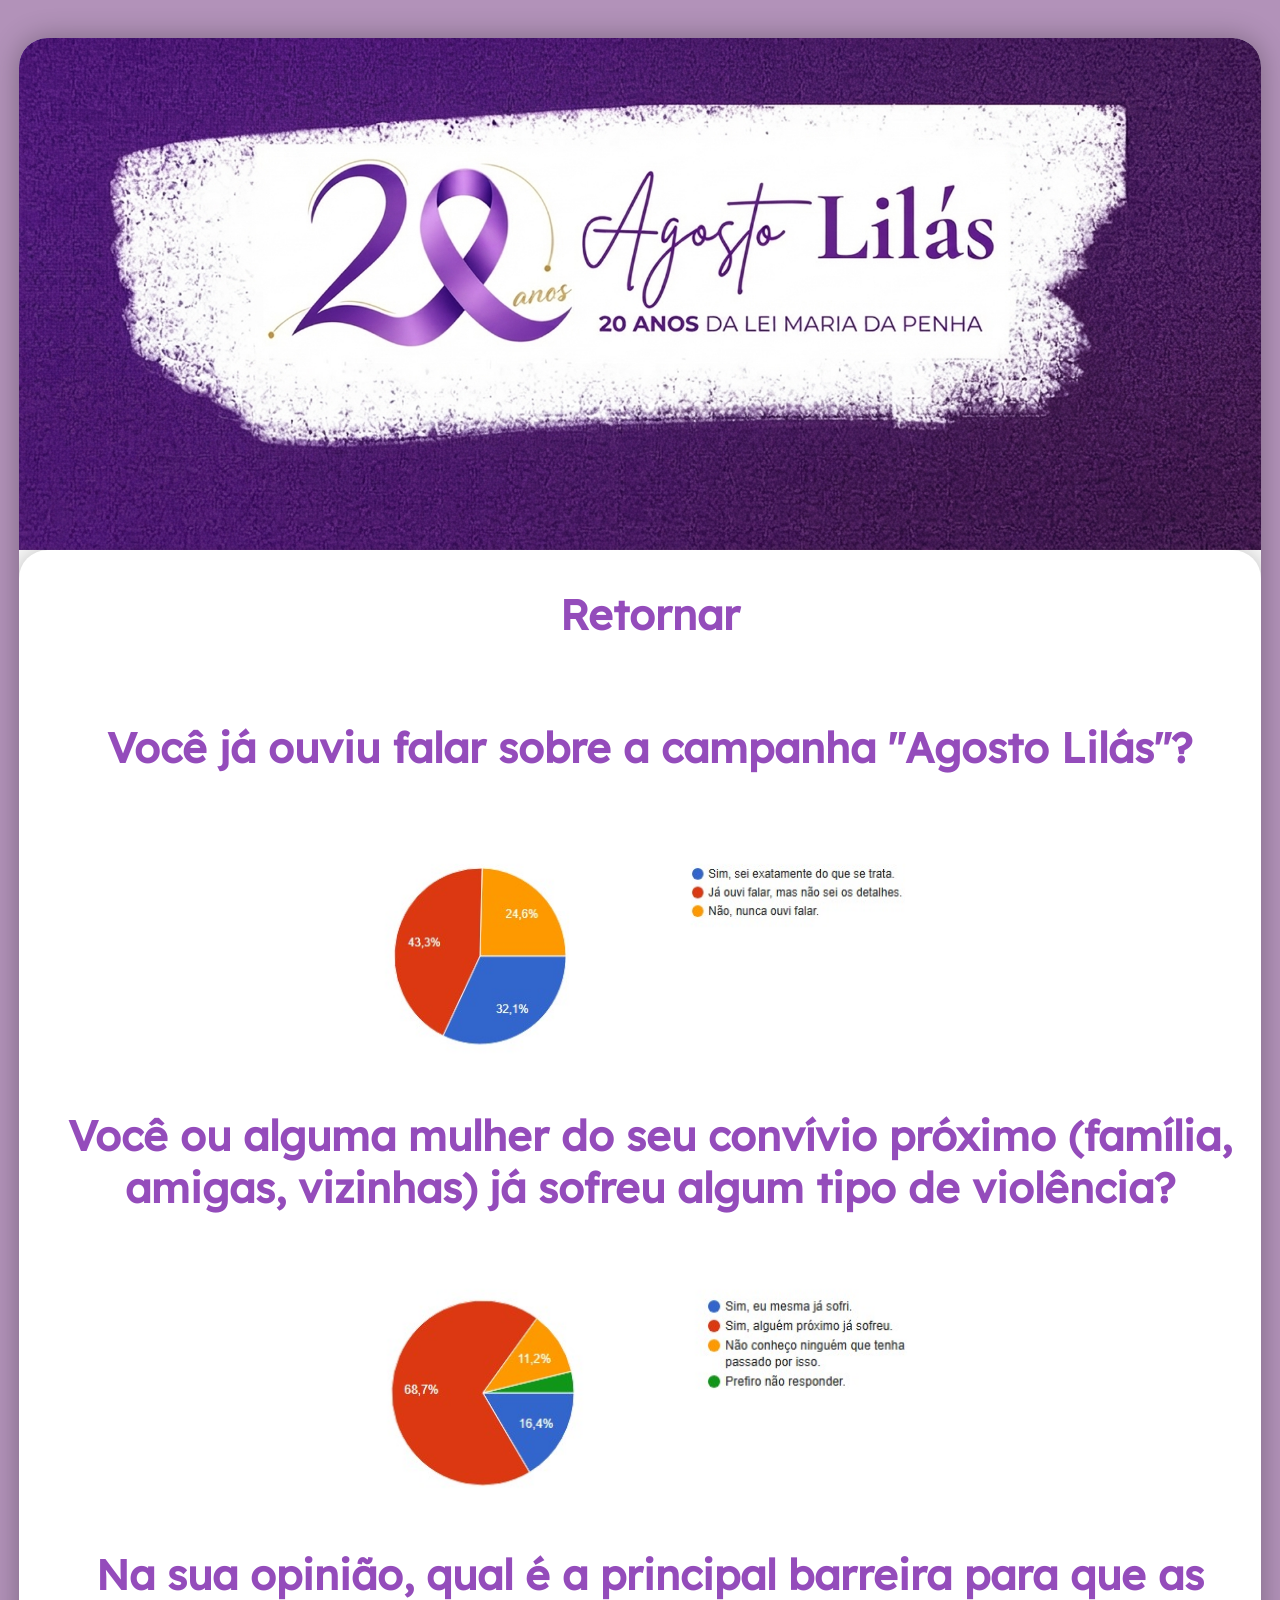
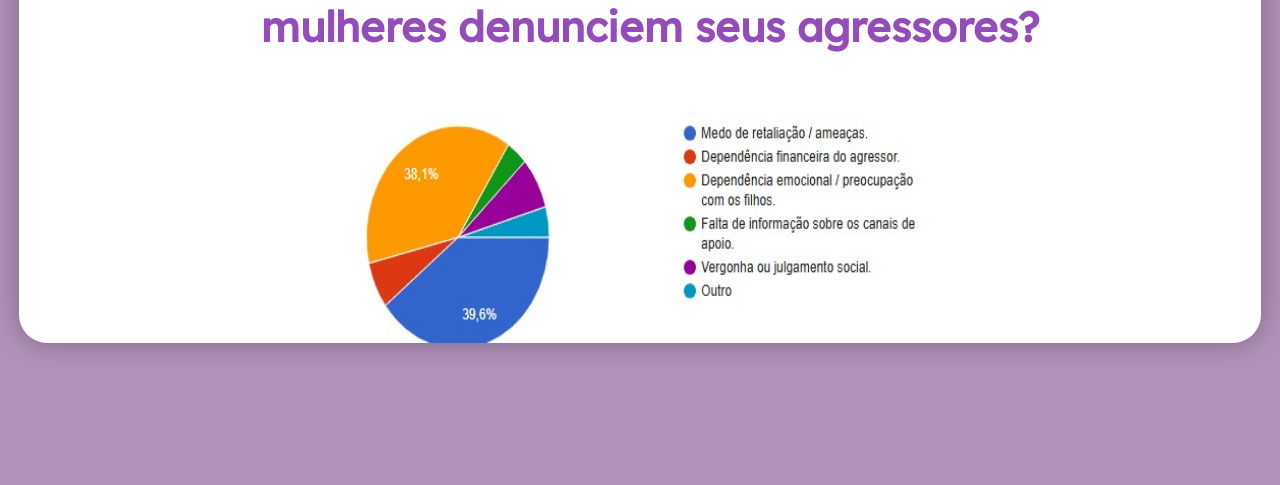
==== report/report.html @ 452745b4 "Inclusão de relatórios da pesquisa social." ====
<!DOCTYPE html>
<html lang="pt-br">

<head>
    <meta charset="UTF-8">
    <meta name="viewport" content="width=device-width, initial-scale=1.0">
    <title>Agosto Lilás</title>
    <link href="../css/index.css" rel="stylesheet">
    <link href="../css/report.css" rel="stylesheet">
    <link rel="icon" type="image/png" href="./laco.png">
</head>

<body>
    <div class="conteiner-pagina">
        <header>
            <section class="head-img">
                <img src="../img/header.png" class="header"
                    alt="Imagem que diz sobre os 20 anos da lei Maria da Penha e sobre o Agosto Lilás.">
            </section>
        </header>

        <body>
            <main>
                <div class="conteiner-pagina">
                    <h1 class="to-home">Retornar</h1>


                    <section class="relatorio">
                        <div class="img-relat">
                            <h2>Você já ouviu falar sobre a campanha "Agosto Lilás"?</h2>
                            <img src="../img/Report/IMG1.jpeg" class="graphics">
                        </div>

                        <div class="img-relat">
                            <h2>Você ou alguma mulher do seu convívio próximo (família, amigas, vizinhas) já sofreu
                                algum tipo de violência?</h2>
                            <img src="../img/Report/IMG2.jpeg" class="graphics">
                        </div>

                        <div class="img-relat">
                            <h2>Na sua opinião, qual é a principal barreira para que as mulheres denunciem seus
                                agressores?</h2>
                            <img src="../img/Report/IMG3.jpeg" class="graphics">
                        </div>
                </div>
                </section>
            </main>
        </body>
        <script src="../js/index.js"></script>
---- css/index.css ----
@font-face {
    font-family: 'MeriendaTitle';
    src: url('../fonts/Merienda-VariableFont.ttf') format('truetype');
    font-weight: normal;
    font-size: normal;
}

@font-face {
    font-family: 'Lexend';
    src: url('../fonts/Lexend-VariableFont_wght.ttf') format('truetype');
    font-weight: normal;
    font-style: normal;
}

html {
    background-color: #b292b9;
    zoom: 95%;
}

body {
    background-color: #b292b9;
    padding: 40px 20px;
    margin: 0;
}

.dica-mobile {
    display: none;
}

.conteiner-pagina {
    max-width: 1600px;
    margin: 0 auto;
    background-color: #FFFFFF;
    box-shadow: 0px 0px 30px rgba(0, 0, 0, 0.3);
    min-height: 100vh;
    border-radius: 30px;
    overflow: hidden;
}

.gradient {
    background: linear-gradient(to bottom, #C084FC, #FFFFFF);
}

.header,
.cta {
    width: 100%;
    height: auto;
    display: block;
}

.banner {
    position: relative;
    height: 700px;
    overflow: hidden;
}

.flor {
    position: absolute;
    left: -55px;
    top: 215px;
    width: 38%;
    opacity: 0.3;
    transform: scaleX(-1);
    z-index: 1;
}

.banner h1 {
    position: absolute;
    left: 1.5%;
    top: 50%;
    width: 70%;
    margin: 0;
    padding: 0;
    font-family: 'MeriendaTitle', sans-serif;
    font-size: 75px;
    font-style: italic;
    z-index: 3;
}

.hug {
    position: absolute;
    right: 0;
    bottom: 0;
    width: auto;
    height: 700px;
    object-fit: contain;
    z-index: 2;
}

h1,
h2,
h3 {
    color: rgb(148, 76, 187);
    font-family: 'Lexend', sans-serif;
    font-size: 44px;
    margin-left: 20px;
    padding: 10px;
}

hr {
    margin-top: 30px;
    margin-bottom: 0px;
}

#fisica {
    background-color: rgb(234, 196, 255);
}

#psicologica {
    background-color: rgb(227, 174, 255);
}

#sexual {
    background-color: rgb(222, 160, 255);
}

#patrimonial {
    background-color: rgb(215, 141, 255);
}

#moral {
    background-color: rgb(205, 113, 255);
}

#vicaria {
    background-color: rgb(199, 100, 252);
}

p {
    font-family: 'Lexend', sans-serif;
    font-size: 30px;
    margin-left: 30px;
    margin-right: 30px;
}

.icone-check {
    margin-left: 25px;
}

.feminicidio {
    display: flex;
    padding: 10px;
    flex-direction: column;
    align-items: center;
}

.feminicidio img {
    width: 60%;
    padding: 10px;
    margin-top: 20px;
}

.col-esquerda h2 {
    text-align: center;
}

.painel-conteudos h3 {
    text-align: center;
}

.lista-acoes li {
    display: flex;
    align-items: center;
    gap: 14px;
    margin-bottom: 16px;
    list-style: none;
}

.acoes {
    font-family: 'Lexend', sans-serif;
    font-size: 28px;
}

.subtitulo {
    margin-left: 20px;
}

.violencias {
    display: grid;
    grid-template-columns: repeat(3, 1fr);
    gap: 15px;
    width: 100%;
    max-width: 1400px;
    margin: auto;
    padding: 0 24px;
    box-sizing: border-box;
    justify-content: center;
}

.violencias .toknow {
    color: #202020;
    font-weight: bolder;
    display: block;
    font-size: 14px;
    text-align: center;
    position: absolute;
    bottom: 15px;
    left: 0;
    right: 0;
    margin-top: auto;
}

.card {
    width: 100%;
    max-width: 100%;
    height: 350px;
    perspective: 1000px;
    cursor: pointer;
    transition: transform 0.4s ease;
}

.card:hover {
    transform: scale(1.02);
    transition: transform 0.3s ease-in-out;
}

.card.flipped .card-inner {
    transform: rotateY(180deg);
}

.card-inner {
    position: relative;
    width: 100%;
    height: 100%;
    transition: transform 0.8s;
    transform-style: preserve-3d;
}

.card-front,
.card-back {
    position: absolute;
    width: 100%;
    height: 100%;
    border-radius: 8px;
    backface-visibility: hidden;
}

.card-front {
    padding: 14px 20px;
    box-sizing: border-box;
    font-family: 'Lexend', sans-serif;
    display: flex;
    flex-direction: column;
    justify-content: flex-start;
    height: 100%;
}

.card-front h2 {
    font-family: 'Lexend', sans-serif;
    color: #000000;
    font-size: 26px;
    text-align: center;
    padding: 5px;
    margin: 0;
}

.card-front span {
    font-size: 20px;
    display: flex;
    flex: 1;
    align-items: center;
    padding: 2px 0;
}

.card-back {
    transform: rotateY(180deg);
    overflow: hidden;
}

.card-back img {
    width: 100%;
    height: 100%;
    border-radius: 8px;
}

.card-content {
    position: absolute;
    top: 0;
    left: 0;
    width: 100%;
    height: 100%;
    display: flex;
    align-items: center;
    justify-content: center;
    opacity: 0;
    visibility: hidden;
    transform: translateX(100%);
    transition:
        transform 0.4s ease-in-out,
        opacity 0.4s ease-in-out;
}

.card-content.ativo {
    opacity: 1;
    visibility: visible;
    transform: translateX(0);
}

.card-content.saindo-esquerda {
    opacity: 0;
    visibility: visible;
    transform: translateX(-100%);
}

.card-content.saindo-direita {
    opacity: 0;
    visibility: visible;
    transform: translateX(100%);
}

.icone-check {
    display: inline-flex;
    align-items: center;
    justify-content: center;
    min-width: 24px;
    min-height: 24px;
    background-color: #7b52ab;
    color: #ffffff;
    border-radius: 50%;
    font-size: 14px;
    font-weight: bold;
}

.container-principal {
    display: flex;
    flex-direction: row;
    justify-content: center;
    gap: 20px;
    width: 100%;
    padding: 0 15px;
    box-sizing: border-box;
}

.grid-content {
    position: relative;
    width: 600px;
    height: 300px;
    border-radius: 10px;
    cursor: pointer;
    overflow: hidden;
    background-color: rgb(199, 100, 252);
    transition: transform 0.4s ease;
}

.grid-content:hover {
    background-color: rgb(201, 115, 247);
    transform: scale(1.05);
    transition: transform 0.3s ease-in-out;
}

.card-text {
    font-family: 'MeriendaTitle', sans-serif;
    font-size: 36px;
    color: #FFFFFF;
    text-align: center;
    padding: 20px;
}

.card-link {
    width: 600px;
    height: 300px;
    display: flex;
    justify-content: center;
    align-items: center;
}

.card-link img {
    width: 100%;
    height: 100%;
    border-radius: 10px;
    object-fit: cover;
}

.card-video {
    width: 600px;
    height: 300px;
    display: flex;
    justify-content: center;
    align-items: center;
}

.card-video img {
    width: 100%;
    height: 100%;
    border-radius: 10px;
    object-fit: cover;
}

.carrossel-wrapper {
    display: flex;
    flex-direction: row;
    align-items: center;
    justify-content: center;
    gap: 40px;
    width: 100%;
    margin-top: 20px;
}

.bi-arrow-left-circle-fill,
.bi-arrow-right-circle-fill {
    color: #7b52ab;
    cursor: pointer;
    transition: transform 0.3s ease;
    width: 48px;
    height: 48px;
    min-width: 48px;
    min-height: 48px;
}

.bi-arrow-left-circle-fill:hover,
.bi-arrow-right-circle-fill:hover {
    transform: scale(1.15);
    transition: transform 0.3s ease-in-out;
}


/* Responsividade */
@media(max-width: 1294px) {
    .container-principal {
        display: grid;
        grid-template-columns: 1fr;
    }

    .dica-mobile {
        display: block;
        text-align: center;
        font-size: 13px;
        color: #666;
        margin-top: 10px;
    }

    .col-esquerda {
        width: 100%;
    }

    .card {
        min-height: 370px;
    }

    .col-esquerda p {
        margin-bottom: 10px;
    }

    .icone-check {
        margin-left: 0px;
        width: 24px;
        height: 24px;
    }

    .lista-acoes {
        margin-left: 10px;
        padding: 0px;
        width: 100%;
    }

    .lista-acoes li {
        align-items: left;
    }

    .lista-acoes span {
        font-size: 24px;
    }

    .grid-content,
    .card-link,
    .card-video {
        width: 100%;
        max-width: 390px;
        height: 220px;
        margin: 10px auto;
        display: flex;
        justify-content: center;
        align-items: center;
    }

    .grid-content img,
    .card-link img,
    .card-video img {
        width: 100%;
        height: auto;
    }

    .painel-conteudos {
        align-items: center;
        margin-bottom: 20px;
    }


    .card-text span {
        font-size: 20px;
    }

    .cta {
        width: 100%;
        height: auto;
        display: block;
    }

    .banner {
        height: 220px;
        margin-top: 10px;
    }

    .flor {
        left: -10px;
        top: 100px;
    }

    .hug {
        height: 100%;
    }

    .banner h1 {
        font-size: 44px;
    }

    .report {
        font-family: 'MeriendaTitle', sans-serif;
        font-size: 36px;
        color: #FFFFFF;
        text-align: center;
        padding: 20px;
    }
}

@media(max-width: 1134px) {

    #btn-anterior,
    #btn-proximo,
    .bi-arrow-left-circle-fill,
    .bi-arrow-right-circle-fill {
        display: none !important;
    }

    html,
    body {
        margin: 0;
        padding: 0;
        width: 100%;
        overflow-x: hidden;
    }

    h1,
    h2,
    h3 {
        font-size: 32px;
        text-align: center;
        margin: 0 10px;
        width: auto;
    }

    p {
        font-size: 28px;
    }

    .card {
        width: 100%;
        max-width: 380px;
        height: 320px;
        margin: 0 auto;
    }

    .violencias {
        grid-template-columns: repeat(2, 1fr);
        gap: 20px;
        flex-wrap: wrap;
        justify-content: center;
        max-width: 960px;
    }

}

@media(max-width: 784px) {
    .violencias {
        grid-template-columns: 1fr;

    }

    .card {
        width: 100%;
        max-width: 100%;
        height: 360px;
    }

    .lista-acoes span {
        font-size: 17px;
    }

    .card-text span {
        font-size: 18px;
    }

    .hug {
        height: 200px;
    }

    .banner h1 {
        font-size: 30px;

    }
}
---- css/report.css ----
.img-relat {
    display: flex;
    align-items: center;
    flex-direction: column;
    text-align: center;
}

.graphics {
    width: 600px;
    height: 260px;
}

.to-home {
    cursor: pointer;
    text-align: center;
}
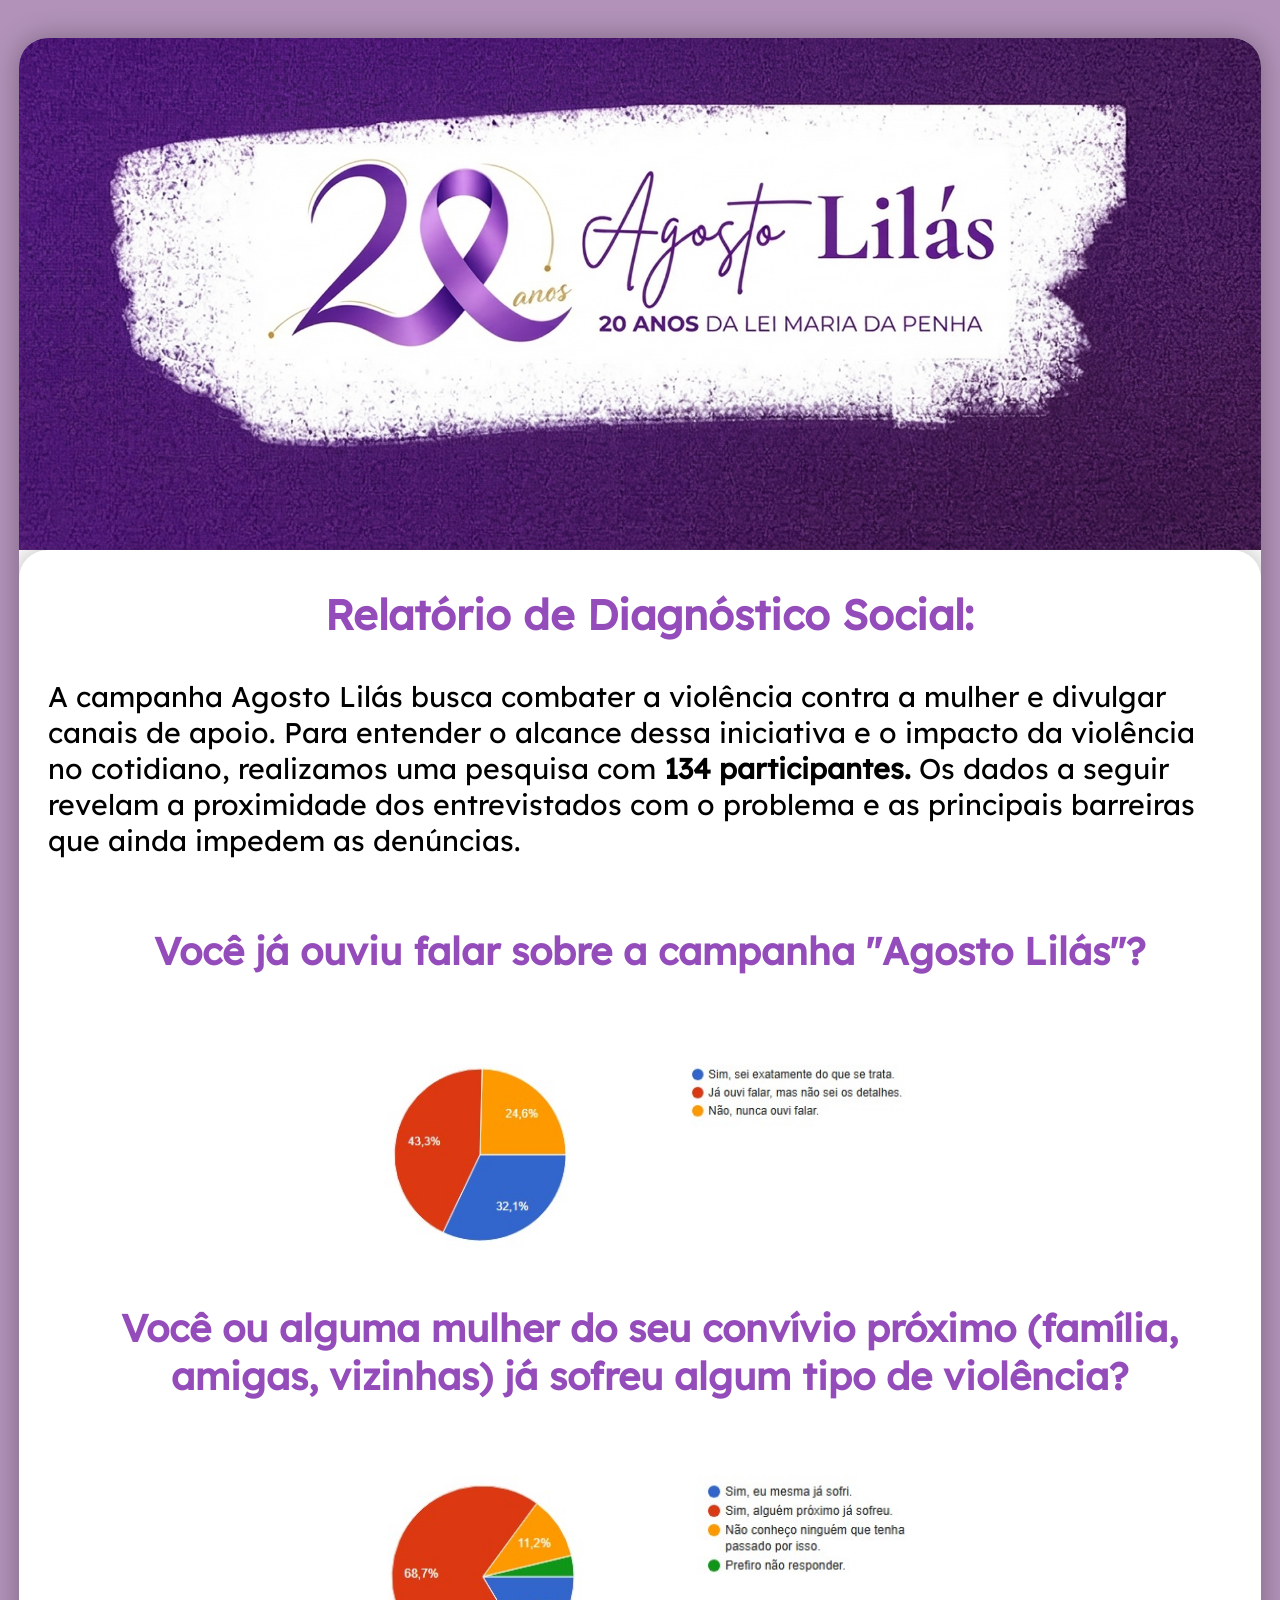
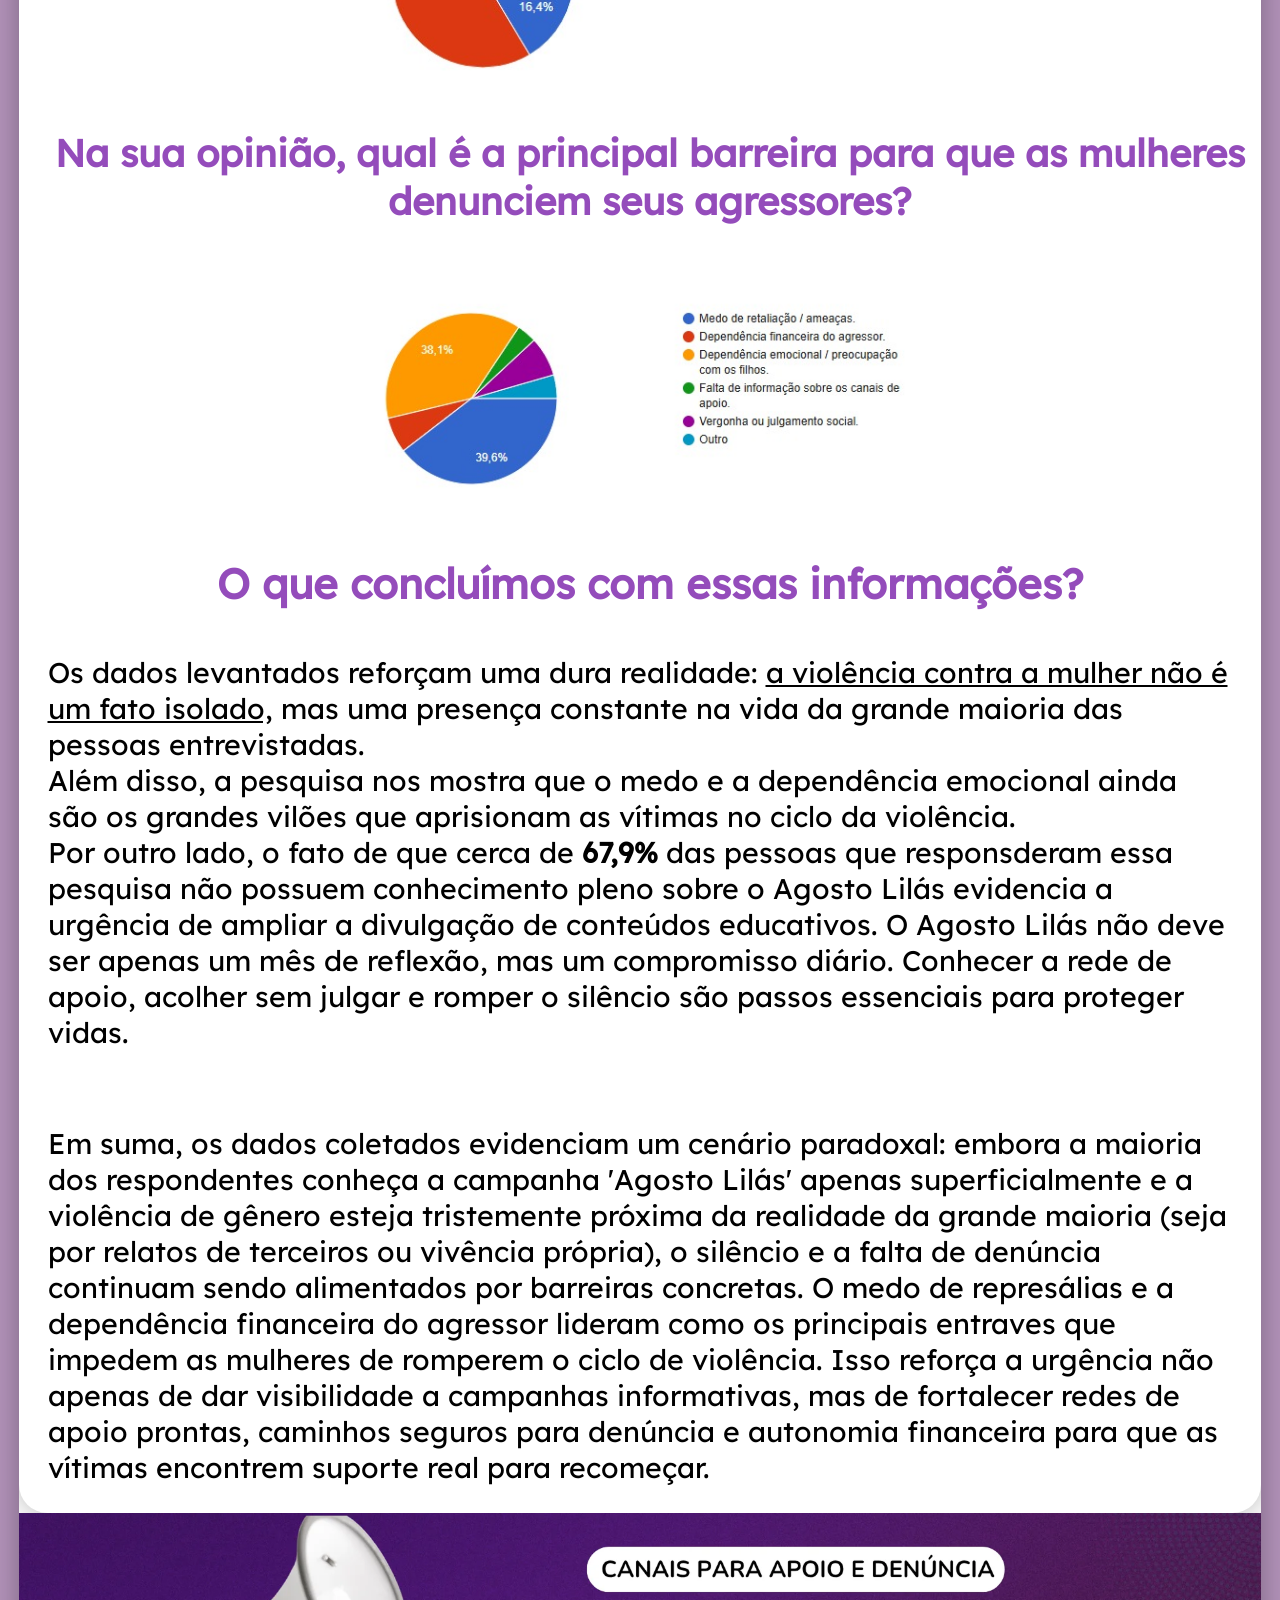
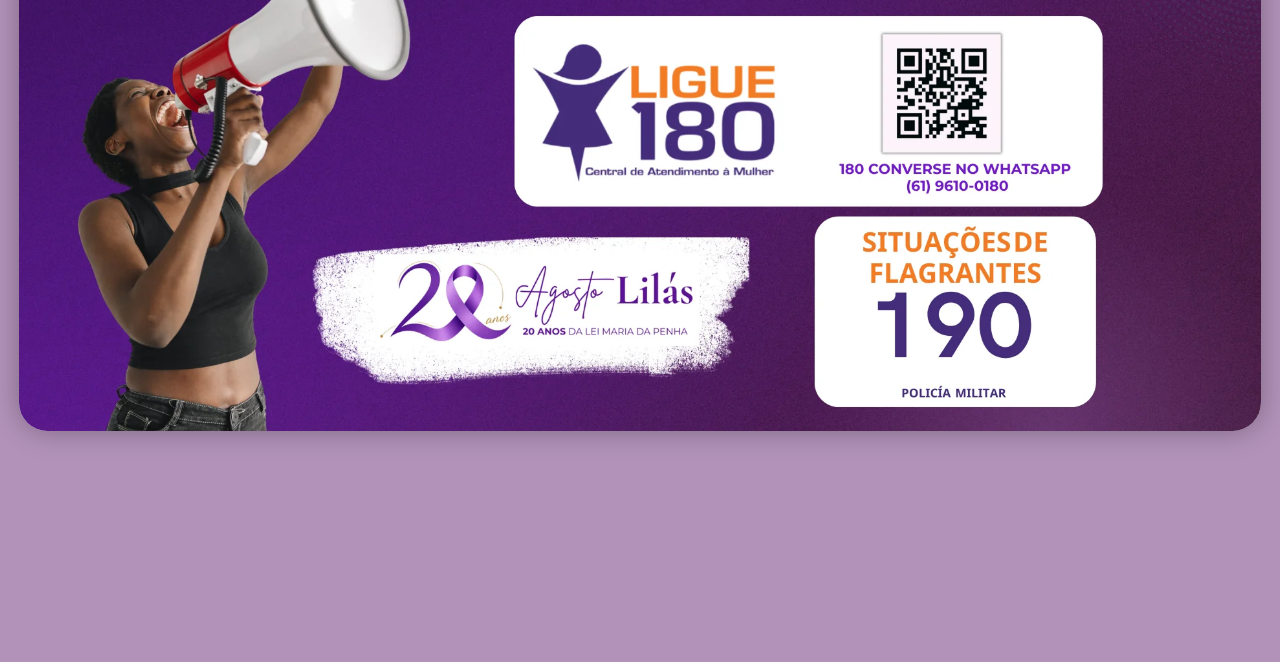
==== commit 7be49f4e: "Revisão do relatório e conclusão do projeto." ====
--- a/report/report.html
+++ b/report/report.html
@@ -4,10 +4,10 @@
 <head>
     <meta charset="UTF-8">
     <meta name="viewport" content="width=device-width, initial-scale=1.0">
-    <title>Agosto Lilás</title>
+    <title>Relatório - Agosto Lilás</title>
     <link href="../css/index.css" rel="stylesheet">
     <link href="../css/report.css" rel="stylesheet">
-    <link rel="icon" type="image/png" href="./laco.png">
+    <link rel="icon" type="image/png" href="../laco.png">
 </head>
 
 <body>
@@ -22,28 +22,69 @@
         <body>
             <main>
                 <div class="conteiner-pagina">
-                    <h1 class="to-home">Retornar</h1>
+                    <h1 class="report-h1">Relatório de Diagnóstico Social:</h1>
+
+                    <p>A campanha Agosto Lilás busca combater a violência contra a mulher e divulgar canais de apoio.
+                        Para entender o alcance dessa iniciativa e o impacto da violência no cotidiano,
+                        realizamos uma pesquisa com <strong>134 participantes.</strong>
+                        Os dados a seguir revelam a proximidade dos entrevistados com o problema e as principais
+                        barreiras que ainda impedem as denúncias.</p>
 
 
                     <section class="relatorio">
                         <div class="img-relat">
                             <h2>Você já ouviu falar sobre a campanha "Agosto Lilás"?</h2>
                             <img src="../img/Report/IMG1.jpeg" class="graphics">
+
+
+                            <div class="img-relat">
+                                <h2>Você ou alguma mulher do seu convívio próximo (família, amigas, vizinhas) já sofreu
+                                    algum tipo de violência?</h2>
+                                <img src="../img/Report/IMG2.jpeg" class="graphics">
+                            </div>
+
+                            <div class="img-relat">
+                                <h2>Na sua opinião, qual é a principal barreira para que as mulheres denunciem seus
+                                    agressores?</h2>
+                                <img src="../img/Report/IMG3.jpeg" class="graphics">
+                            </div>
                         </div>
+                        <div class="conclusao">
+                            <h2>O que concluímos com essas informações?</h2>
+                            <p>Os dados levantados reforçam uma dura realidade: <u>a violência contra a mulher não é um
+                                    fato isolado,</u> mas uma presença constante na vida da grande maioria das pessoas
+                                entrevistadas.<br>
 
-                        <div class="img-relat">
-                            <h2>Você ou alguma mulher do seu convívio próximo (família, amigas, vizinhas) já sofreu
-                                algum tipo de violência?</h2>
-                            <img src="../img/Report/IMG2.jpeg" class="graphics">
-                        </div>
+                                Além disso, a pesquisa nos mostra que o medo e a dependência
+                                emocional ainda são os grandes vilões que aprisionam as vítimas no ciclo da
+                                violência.<br>
 
-                        <div class="img-relat">
-                            <h2>Na sua opinião, qual é a principal barreira para que as mulheres denunciem seus
-                                agressores?</h2>
-                            <img src="../img/Report/IMG3.jpeg" class="graphics">
-                        </div>
-                </div>
-                </section>
+                                Por outro lado, o fato de que cerca de <strong>67,9%</strong> das pessoas que
+                                responsderam essa pesquisa
+                                não possuem conhecimento pleno sobre o Agosto Lilás evidencia a urgência de ampliar a
+                                divulgação de conteúdos
+                                educativos. O Agosto Lilás não deve ser apenas um mês de reflexão, mas um compromisso
+                                diário. Conhecer a rede de apoio, acolher sem julgar e romper o silêncio são passos
+                                essenciais para proteger vidas.</p><br>
+
+                            <p>Em suma, os dados coletados evidenciam um cenário paradoxal: embora a maioria dos
+                                respondentes conheça a campanha 'Agosto Lilás' apenas superficialmente e a violência de
+                                gênero
+                                esteja tristemente próxima da realidade da grande maioria (seja por relatos de terceiros
+                                ou vivência própria),
+                                o silêncio e a falta de denúncia continuam sendo alimentados por barreiras concretas.
+                                O medo de represálias e a dependência financeira do agressor lideram como os principais
+                                entraves
+                                que impedem as mulheres de romperem o ciclo de violência. Isso reforça a urgência não
+                                apenas de dar visibilidade a campanhas informativas, mas de fortalecer redes de apoio
+                                prontas,
+                                caminhos seguros para denúncia e autonomia financeira para que as vítimas encontrem
+                                suporte real para recomeçar.</p>
+
+                    </section>
             </main>
-        </body>
-        <script src="../js/index.js"></script>+            <footer>
+                <img src="../img/cta-180.png" class="cta">
+            </footer>
+    </div>
+</body>
--- a/css/index.css
+++ b/css/index.css
@@ -356,6 +356,23 @@
     padding: 20px;
 }
 
+#card-report {
+    display: flex;
+    justify-content: center; 
+    align-items: center;     
+    height: 100%;            
+    padding: 20px 30px;
+    box-sizing: border-box;
+}
+
+.report {
+    font-family: 'Lexend', sans-serif;
+    font-size: 34px;
+    color: #FFFFFF;
+    text-align: center;      
+    line-height: 1.4;        
+}
+
 .card-link {
     width: 600px;
     height: 300px;
@@ -514,13 +531,6 @@
         font-size: 44px;
     }
 
-    .report {
-        font-family: 'MeriendaTitle', sans-serif;
-        font-size: 36px;
-        color: #FFFFFF;
-        text-align: center;
-        padding: 20px;
-    }
 }
 
 @media(max-width: 1134px) {
--- a/css/report.css
+++ b/css/report.css
@@ -1,3 +1,11 @@
+.report-h1 {
+    text-align: center;
+}
+
+h2 {
+    text-align: center;
+}
+
 .img-relat {
     display: flex;
     align-items: center;
@@ -8,12 +16,17 @@
 .graphics {
     width: 600px;
     height: 260px;
+    object-fit: contain;
+    margin: 0 auto;
+    display: block;
+    transition: transform 0.4s ease;
 }
 
-.to-home {
-    cursor: pointer;
-    text-align: center;
+.graphics:hover {
+    transform: scale(1.06);
+    transition: transform 0.3s ease-in-out;
 }
 
-
-
+.img-relat h2 {
+    font-size: 40px;
+}
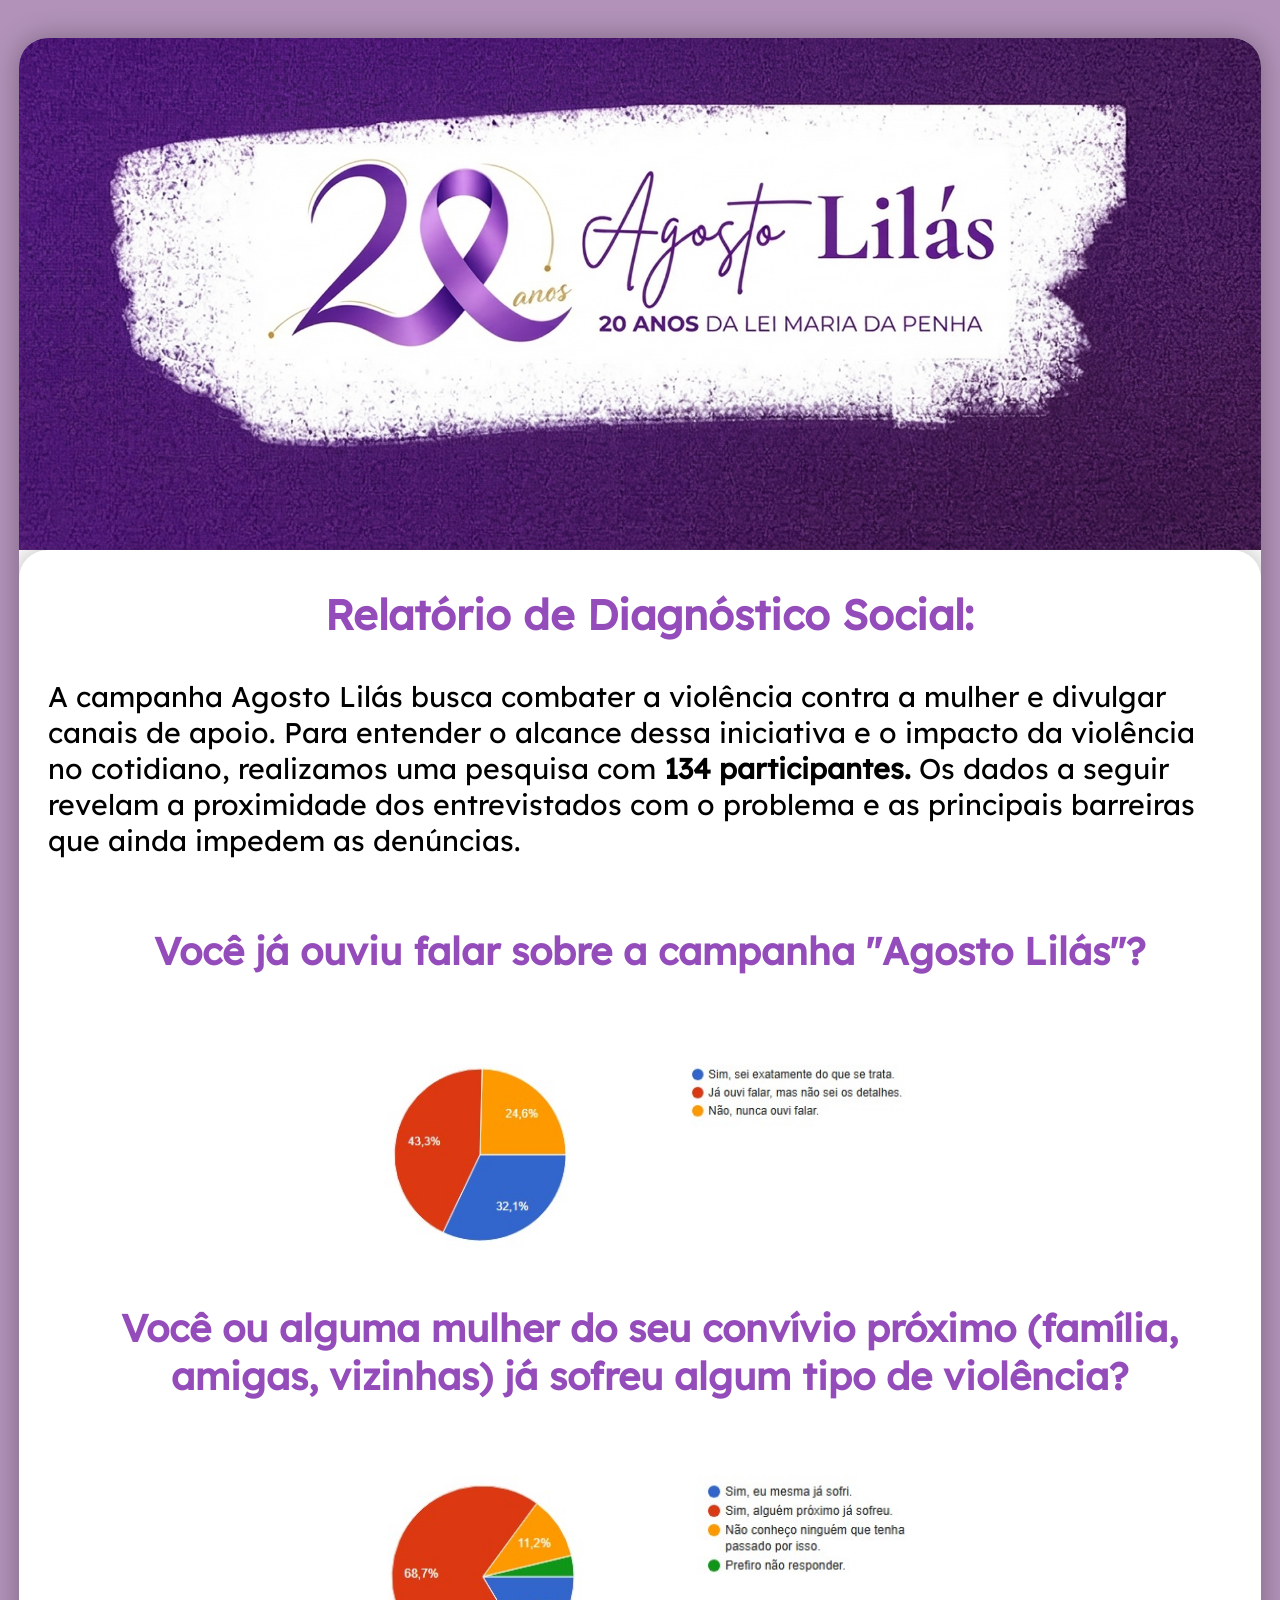
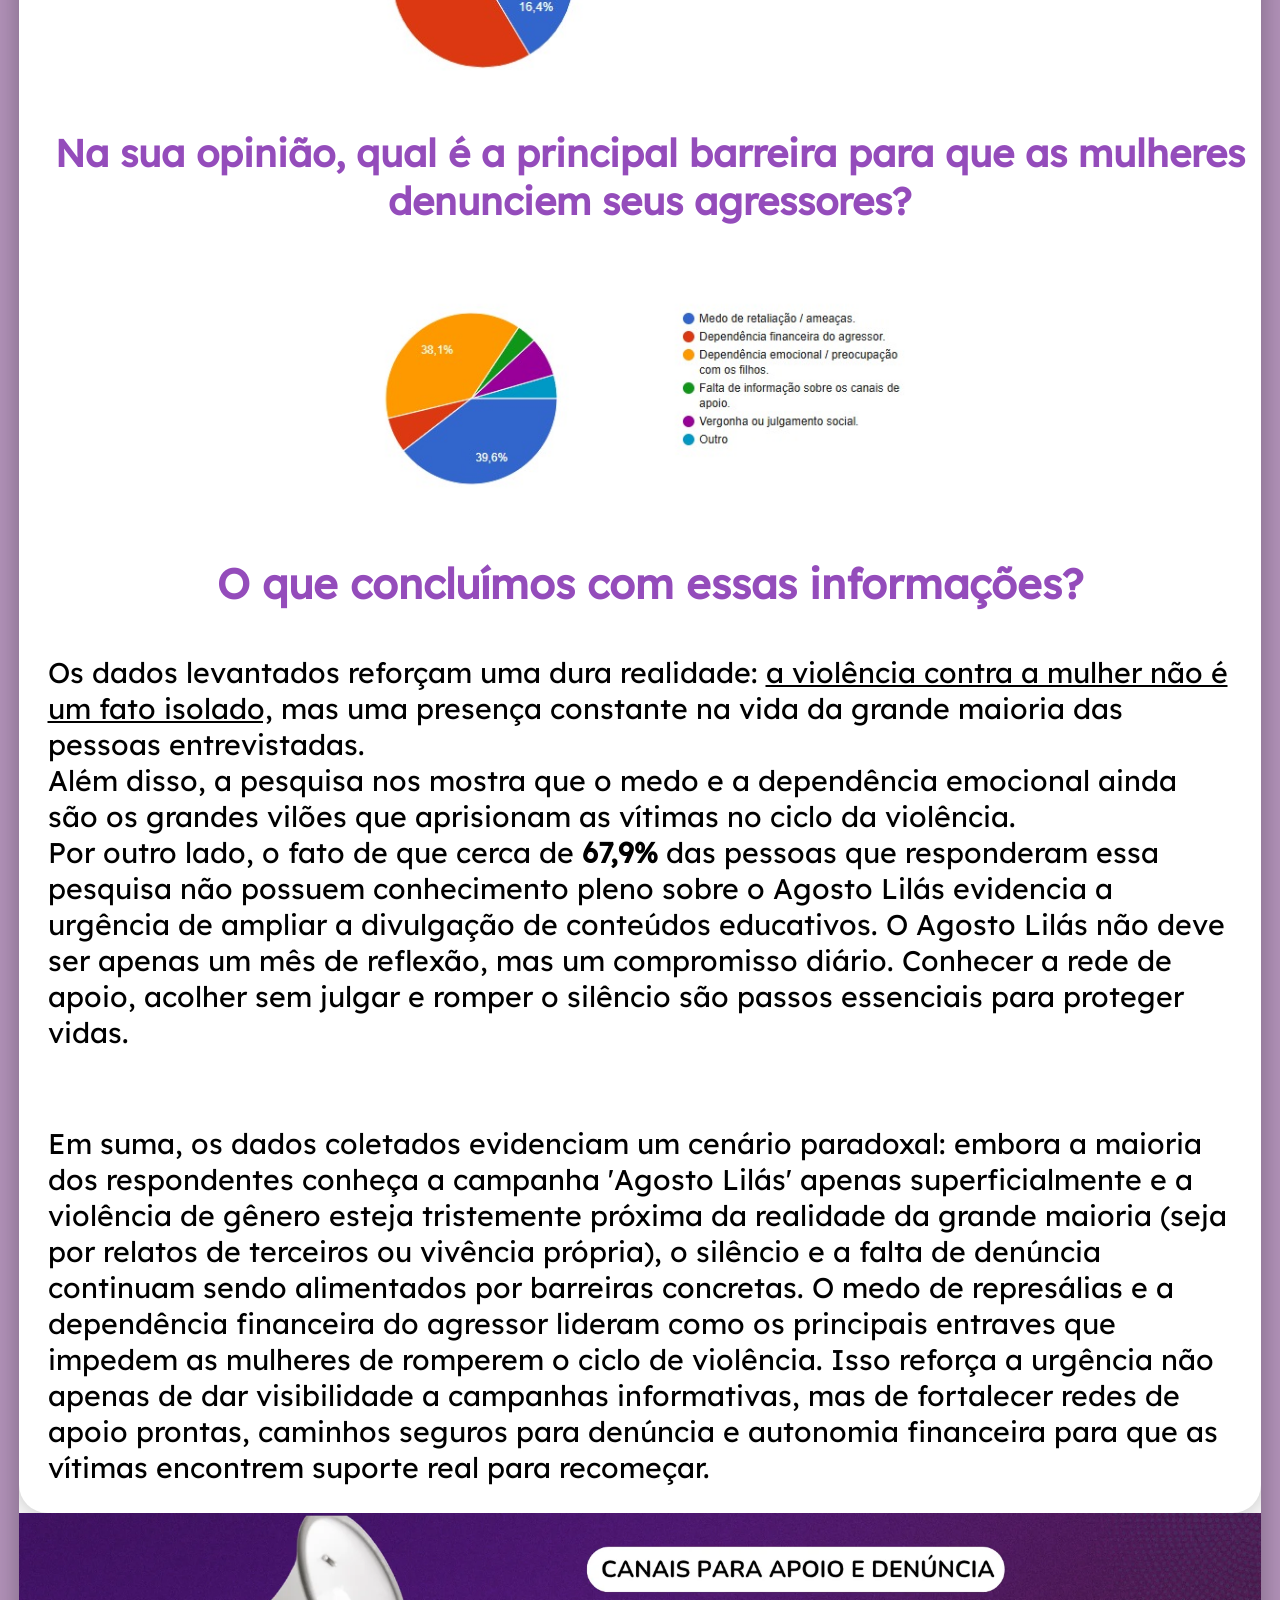
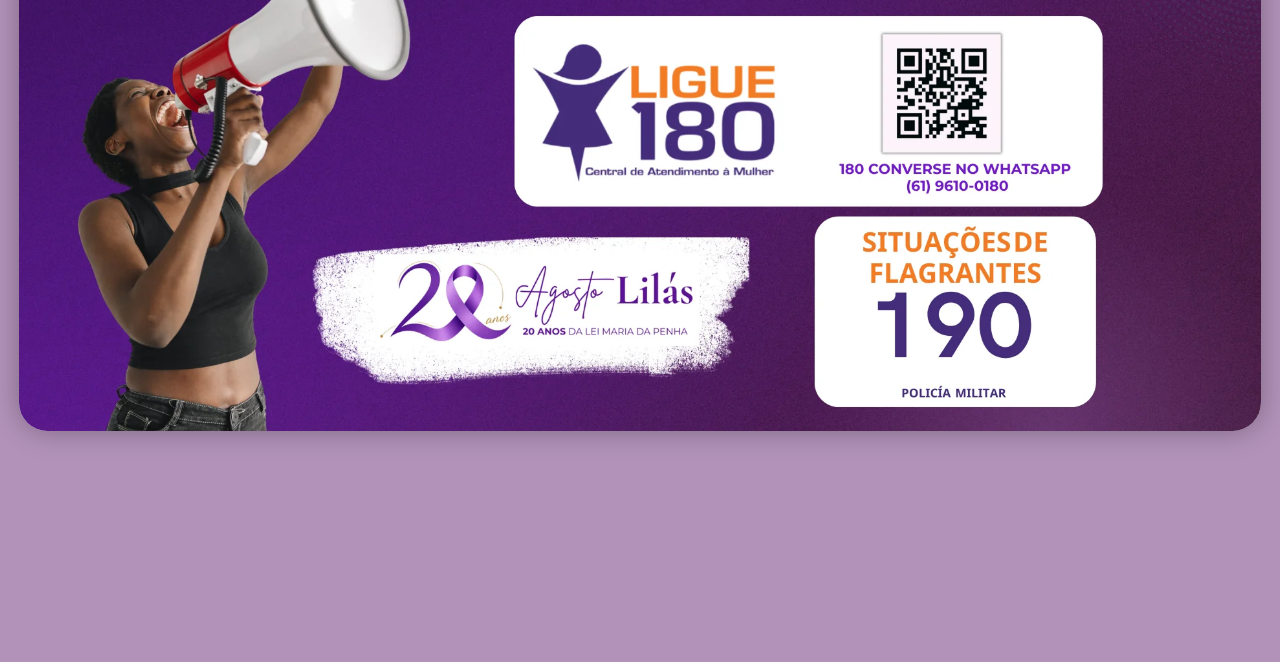
==== commit 80ab50c2: "Correção Relatório." ====
--- a/report/report.html
+++ b/report/report.html
@@ -60,7 +60,7 @@
                                 violência.<br>
 
                                 Por outro lado, o fato de que cerca de <strong>67,9%</strong> das pessoas que
-                                responsderam essa pesquisa
+                                responderam essa pesquisa
                                 não possuem conhecimento pleno sobre o Agosto Lilás evidencia a urgência de ampliar a
                                 divulgação de conteúdos
                                 educativos. O Agosto Lilás não deve ser apenas um mês de reflexão, mas um compromisso
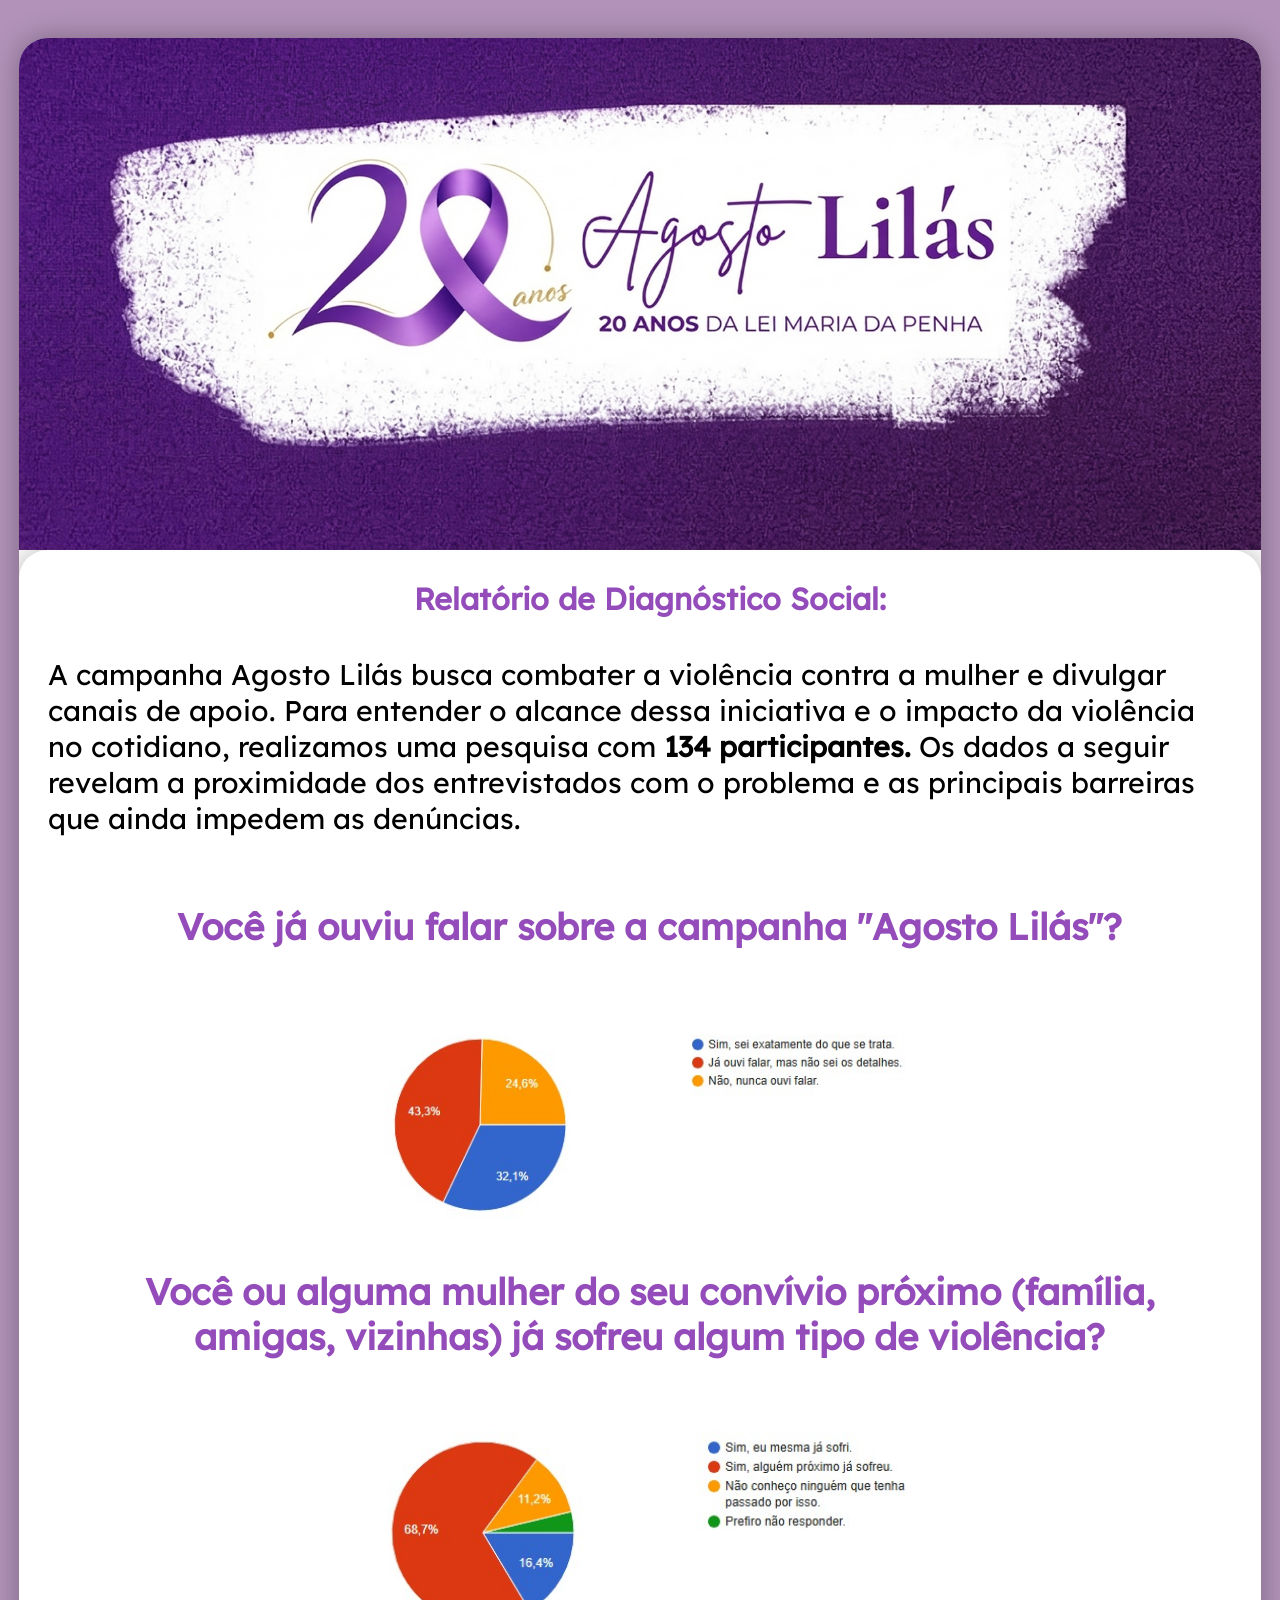
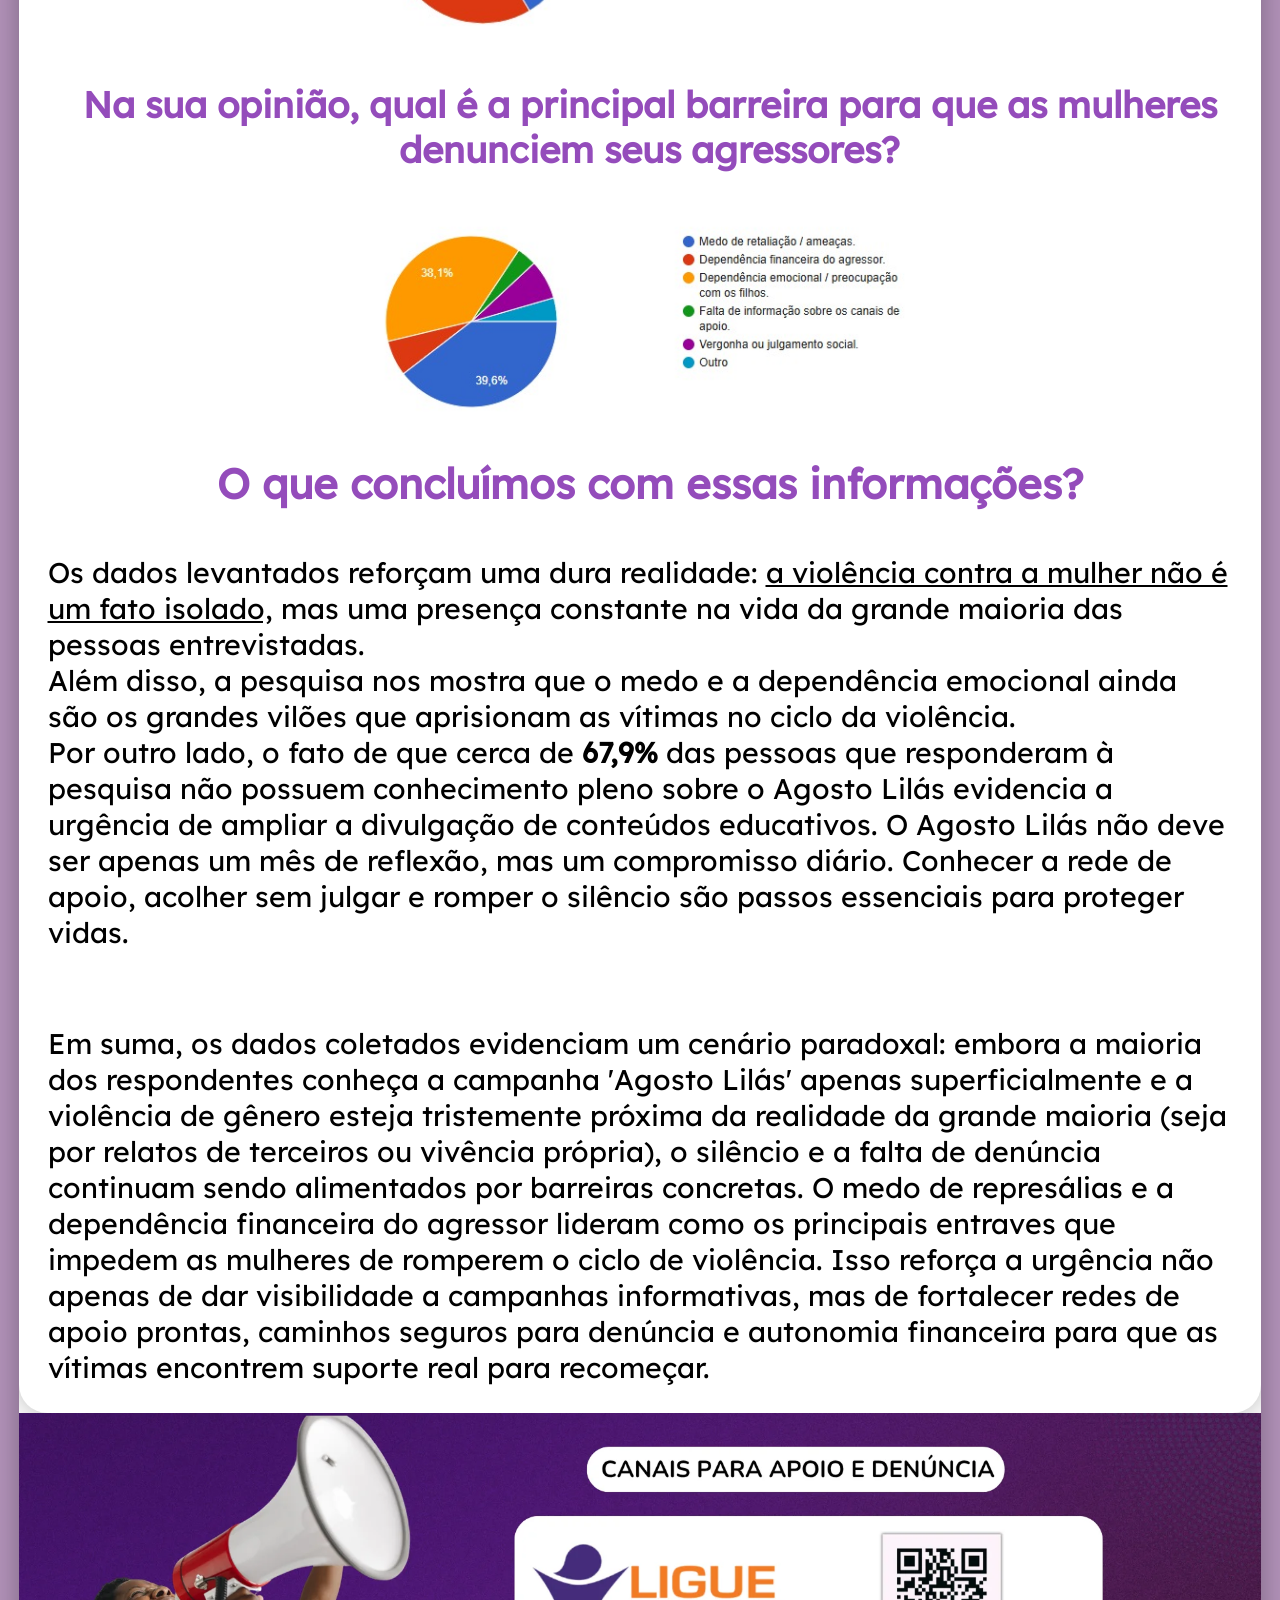
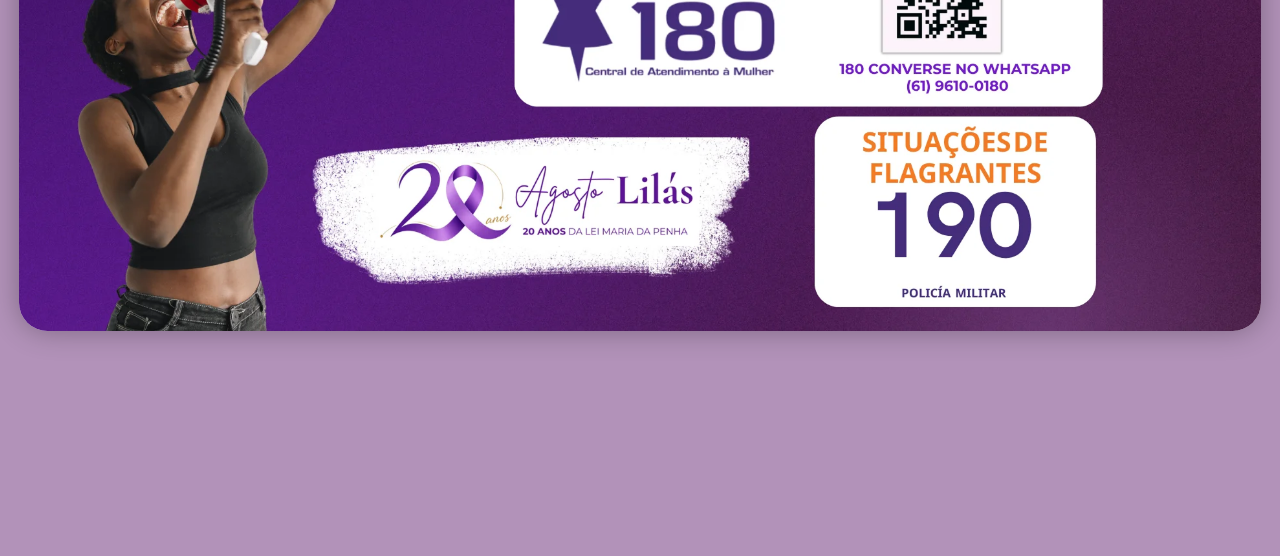
==== commit 9e6e7c83: "Revisão final." ====
--- a/report/report.html
+++ b/report/report.html
@@ -59,8 +59,7 @@
                                 emocional ainda são os grandes vilões que aprisionam as vítimas no ciclo da
                                 violência.<br>
 
-                                Por outro lado, o fato de que cerca de <strong>67,9%</strong> das pessoas que
-                                responderam essa pesquisa
+                                Por outro lado, o fato de que cerca de <strong>67,9%</strong> das pessoas que responderam à pesquisa 
                                 não possuem conhecimento pleno sobre o Agosto Lilás evidencia a urgência de ampliar a
                                 divulgação de conteúdos
                                 educativos. O Agosto Lilás não deve ser apenas um mês de reflexão, mas um compromisso
--- a/css/index.css
+++ b/css/index.css
@@ -64,7 +64,8 @@
     z-index: 1;
 }
 
-.banner h1 {
+.msn {
+    color: rgb(148, 76, 187);
     position: absolute;
     left: 1.5%;
     top: 50%;
--- a/css/report.css
+++ b/css/report.css
@@ -1,5 +1,6 @@
 .report-h1 {
     text-align: center;
+    font-size: clamp(1.5rem, 2.5vw, 2.5rem);
 }
 
 h2 {
@@ -11,11 +12,15 @@
     align-items: center;
     flex-direction: column;
     text-align: center;
+    width: 100%;
+    padding: 0 1rem;
+    box-sizing: border-box;
 }
 
 .graphics {
-    width: 600px;
-    height: 260px;
+    width: 100%;
+    max-width: 600px; 
+    height: auto;
     object-fit: contain;
     margin: 0 auto;
     display: block;
@@ -29,4 +34,6 @@
 
 .img-relat h2 {
     font-size: 40px;
+    font-size: clamp(1.2rem, 3vw, 40px); 
+    word-break: break-word;
 }
